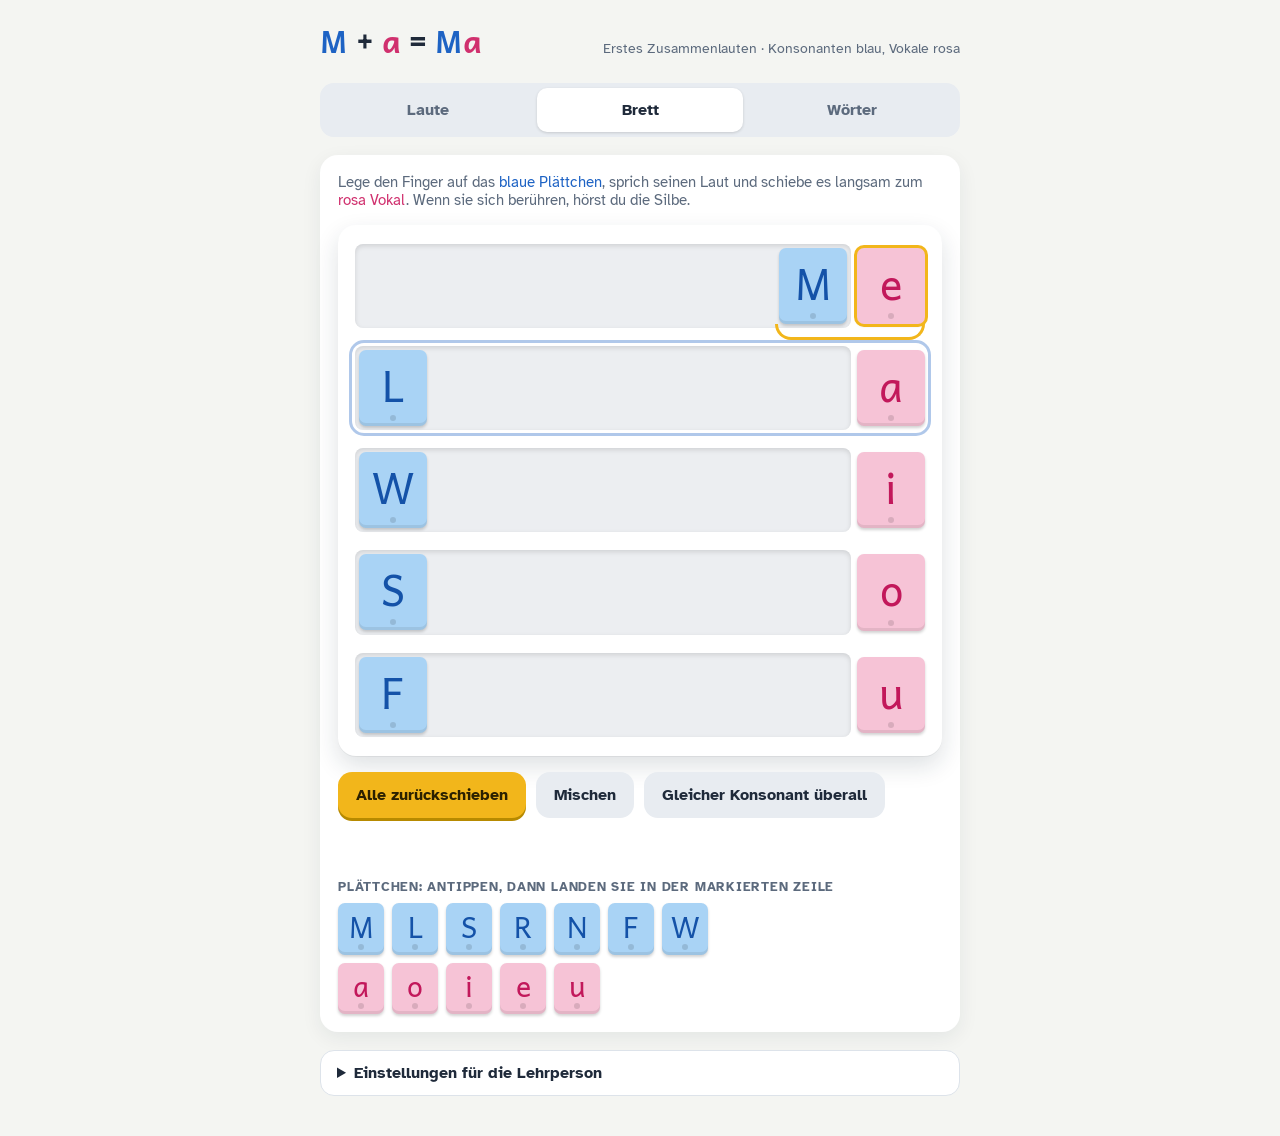
==== index.html @ 45a51c52 "Add files via upload" ====
<!doctype html>
<html lang="de-CH">
<head>
  <meta charset="utf-8">
  <meta name="viewport" content="width=device-width, initial-scale=1, viewport-fit=cover">
  <meta name="description" content="Lautbrett – erstes Zusammenlauten: Konsonant zum Vokal schieben, Silben hören, erste Wörter lesen.">
  <meta name="theme-color" content="#f4f5f2">
  <title>Lautbrett</title>
  <link rel="stylesheet" href="https://fonts.googleapis.com/css2?family=Andika:wght@400;700&family=Atkinson+Hyperlegible:wght@400;700&display=swap">
  <style>
/* Layout: Schulheft-Blatt; Hauptansicht ist ein weisses Silbenbrett mit 5 Schienen wie das Schulmaterial, Plättchen-Vorrat darunter. Dunkel = Wandtafel. */
:root{
  --paper:#f4f5f2; --line:#dde3ea; --ink:#1f2a3a; --muted:#5c6a7d;
  --vokal:#d0306e; --kons:#1e63c4;
  --tile-v:#f6c3d6; --tile-v-edge:#e29ab6; --tile-k:#a9d3f5; --tile-k-edge:#7fb5e3;
  --board:#ffffff; --track:#eceef1; --join:#f2b61b;
  --card:#ffffff; --chip:#e8ecf1; --rec:#c62828; --ok:#2e7d32;
  --f-letter:"Andika","Comic Sans MS",system-ui,sans-serif;
  --f-ui:"Atkinson Hyperlegible",system-ui,-apple-system,sans-serif;
}
@media (prefers-color-scheme:dark){:root:not([data-theme="light"]){
  --paper:#1e2f29; --line:#2f4740; --ink:#eef3ee; --muted:#a9bbb3;
  --vokal:#ff8fb7; --kons:#8fc2ff;
  --tile-v:#f6c3d6; --tile-v-edge:#c9819d; --tile-k:#a9d3f5; --tile-k-edge:#6f9fca;
  --board:#e4e8e4; --track:#cfd5d1; --join:#f5c84c;
  --card:#25392f; --chip:#2c4238; --rec:#ff6b6b; --ok:#7ed492; color-scheme:dark}}
:root[data-theme="dark"]{
  --paper:#1e2f29; --line:#2f4740; --ink:#eef3ee; --muted:#a9bbb3;
  --vokal:#ff8fb7; --kons:#8fc2ff;
  --tile-v:#f6c3d6; --tile-v-edge:#c9819d; --tile-k:#a9d3f5; --tile-k-edge:#6f9fca;
  --board:#e4e8e4; --track:#cfd5d1; --join:#f5c84c;
  --card:#25392f; --chip:#2c4238; --rec:#ff6b6b; --ok:#7ed492; color-scheme:dark}
*{box-sizing:border-box}
[hidden]{display:none!important}
.board,.tile{user-select:none;-webkit-user-select:none;-webkit-touch-callout:none}
body{background:var(--paper);color:var(--ink);font-family:var(--f-ui);font-size:16px;
  padding-left:max(16px,env(safe-area-inset-left,0px));padding-right:max(16px,env(safe-area-inset-right,0px));padding-block:16px 40px}
.wrap{max-width:640px;margin:0 auto;display:flex;flex-direction:column;gap:18px}
header{display:flex;flex-wrap:wrap;align-items:baseline;justify-content:space-between;gap:6px 16px}
h1{font-family:var(--f-letter);font-size:1.9rem;margin:0;text-wrap:balance}
.sub{color:var(--muted);font-size:.9rem;margin:0}
nav{display:grid;grid-template-columns:repeat(3,1fr);gap:6px;background:var(--chip);padding:5px;border-radius:14px}
nav button{font:700 1rem var(--f-ui);border:0;border-radius:10px;padding:12px 6px;background:transparent;color:var(--muted);cursor:pointer}
nav button[aria-selected="true"]{background:var(--card);color:var(--ink);box-shadow:0 1px 3px rgba(0,0,0,.15)}
button:focus-visible{outline:3px solid var(--join);outline-offset:2px}
.panel{background:var(--card);border-radius:18px;padding:18px;box-shadow:0 6px 20px rgba(20,40,60,.07);display:flex;flex-direction:column;gap:16px}
.hint{margin:0;color:var(--muted);font-size:.95rem;max-width:60ch}
.v{color:var(--vokal)} .k{color:var(--kons)}

/* Plättchen (wie das Schulmaterial) */
.tile{--w:clamp(50px,14vw,68px);width:var(--w);height:calc(var(--w)*1.12);border-radius:7px;border:0;
  display:flex;align-items:center;justify-content:center;position:relative;
  font:400 calc(var(--w)*.62)/1 var(--f-letter);cursor:pointer;flex:none;padding:0 0 6px;
  box-shadow:inset 0 -3px 0 rgba(0,0,0,.08),0 2px 3px rgba(0,0,0,.18)}
.tile::after{content:"";position:absolute;bottom:5px;left:50%;width:6px;height:6px;margin-left:-3px;border-radius:50%;background:rgba(0,0,0,.12)}
.tile.k{background:var(--tile-k);color:#1452a8}
.tile.v{background:var(--tile-v);color:#c2185b}
.tile.wide{font-size:calc(var(--w)*.46)}

/* Brett */
.board{background:var(--board);border-radius:18px;padding:16px 14px;display:flex;flex-direction:column;gap:12px;
  box-shadow:0 1px 0 rgba(0,0,0,.05),0 10px 24px rgba(20,40,60,.14)}
.row{display:flex;align-items:center;gap:6px;position:relative;border-radius:12px;padding:3px;outline:3px solid transparent;transition:outline-color .15s}
.row.sel{outline-color:color-mix(in srgb,var(--kons) 35%,transparent)}
.track{flex:1;min-width:0;position:relative;height:calc(clamp(50px,14vw,68px)*1.12 + 8px);border-radius:8px;background:var(--track);
  box-shadow:inset 0 2px 5px rgba(0,0,0,.12);touch-action:none}
.track .tile{position:absolute;left:4px;top:4px;touch-action:none;cursor:grab;will-change:transform}
.track .tile.drag{cursor:grabbing;box-shadow:inset 0 -3px 0 rgba(0,0,0,.08),0 8px 14px rgba(0,0,0,.25);z-index:2}
.row .arc{position:absolute;right:3px;bottom:-9px;height:16px;border:3px solid var(--join);border-top:0;border-radius:0 0 999px 999px;opacity:0;transition:opacity .2s;pointer-events:none}
.row.joined .arc{opacity:1}
.row.joined .tile.v{box-shadow:0 0 0 3px var(--join),0 2px 3px rgba(0,0,0,.18)}

.tray{display:flex;flex-direction:column;gap:8px}
.tray label{font-size:.8rem;letter-spacing:.06em;text-transform:uppercase;color:var(--muted);font-weight:700}
.tray .tiles{display:flex;flex-wrap:wrap;gap:8px}
.tray .tile{--w:46px}
.actions{display:flex;flex-wrap:wrap;gap:10px}
.btn{font:700 1rem var(--f-ui);border-radius:14px;padding:13px 18px;border:0;cursor:pointer;background:var(--chip);color:var(--ink)}
.btn.main{background:var(--join);color:#2b2100;box-shadow:0 3px 0 #b78a00}
.btn.main:active{transform:translateY(2px);box-shadow:0 1px 0 #b78a00}
.result{font-family:var(--f-letter);font-size:1.15rem;min-height:1.6em;margin:0;color:var(--muted)}
.result strong{font-size:1.6rem;color:var(--ink)}

/* Laute */
.grid{display:grid;grid-template-columns:repeat(auto-fill,minmax(92px,1fr));gap:10px}
.laut{border:2px solid var(--line);background:var(--paper);border-radius:16px;padding:10px 4px 8px;cursor:pointer;display:flex;flex-direction:column;align-items:center;gap:2px;font-family:var(--f-letter);color:var(--ink);transition:transform .12s}
.laut:active{transform:scale(.95)}
.laut b{font-size:2.4rem;line-height:1}
.laut span{font-size:1.6rem;line-height:1.2}
.laut small{font:400 .8rem var(--f-ui);color:var(--muted)}
.laut.on{border-color:var(--join)}

/* Wörter */
.word{display:flex;justify-content:center;flex-wrap:wrap;gap:4px 10px;padding:18px 0 4px}
.syl{font:700 clamp(2.6rem,12vw,4.4rem)/1 var(--f-letter);background:none;border:0;cursor:pointer;color:var(--ink);padding:0 4px 18px;position:relative}
.syl::after{content:"";position:absolute;left:6%;right:6%;bottom:2px;height:14px;border:3px solid var(--sb);border-top:0;border-radius:0 0 999px 999px}
.syl:nth-child(odd){--sb:var(--kons)} .syl:nth-child(even){--sb:var(--vokal)}
.pic{font-size:4.4rem;text-align:center;min-height:5.2rem;line-height:1.2}
.pic button{font:700 1rem var(--f-ui);border:2px dashed var(--line);background:none;color:var(--muted);border-radius:14px;padding:16px 22px;cursor:pointer;margin-top:12px}
.count{color:var(--muted);font-size:.85rem;text-align:center;font-variant-numeric:tabular-nums;margin:0}

/* Einstellungen */
details{background:var(--card);border-radius:14px;padding:12px 16px;border:1px solid var(--line)}
summary{cursor:pointer;font-weight:700}
.set{display:flex;flex-direction:column;gap:14px;margin-top:12px}
.pickrow{display:flex;flex-direction:column;gap:6px}
.pickrow label{font-size:.8rem;letter-spacing:.06em;text-transform:uppercase;color:var(--muted);font-weight:700}
.chips{display:flex;flex-wrap:wrap;gap:6px}
.chip{font:700 1.2rem var(--f-letter);min-width:44px;height:44px;padding:0 8px;border-radius:10px;border:2px solid transparent;background:var(--chip);cursor:pointer;opacity:.55}
.chip.k{color:var(--kons)} .chip.v{color:var(--vokal)}
.chip[aria-pressed="true"]{border-color:currentColor;background:var(--card);opacity:1}
.seg{display:flex;flex-wrap:wrap;gap:6px}
.seg button{font:700 .95rem var(--f-ui);border:2px solid var(--line);background:var(--paper);color:var(--ink);border-radius:10px;padding:8px 12px;cursor:pointer}
.seg button[aria-pressed="true"]{border-color:var(--kons)}

/* Aufnahmen */
.reclist{display:flex;flex-direction:column;gap:10px}
.recrow{display:flex;align-items:center;gap:8px;flex-wrap:wrap;padding-bottom:10px;border-bottom:1px solid var(--line)}
.recrow .tile{--w:40px}
.recinfo{flex:1;min-width:140px;display:flex;flex-direction:column;gap:2px}
.recinfo b{font-family:var(--f-letter);font-size:1.05rem}.recinfo b small{font:400 .8rem var(--f-ui);color:var(--muted)}
.recinfo>small{color:var(--muted);font-size:.8rem}.recinfo>small.ok{color:var(--ok)}
.sbtn{font:700 .9rem var(--f-ui);border:2px solid var(--line);background:var(--paper);color:var(--ink);border-radius:10px;padding:8px 10px;cursor:pointer;position:relative}
.sbtn.rec{color:var(--rec)}.sbtn.rec.on{background:var(--rec);color:#fff;border-color:var(--rec)}
.sbtn:disabled{opacity:.35;cursor:default}
.vh{position:absolute;width:1px;height:1px;opacity:0;overflow:hidden;pointer-events:none}
label.btn{display:inline-flex;align-items:center;position:relative}
.pickrow label.sbtn,.pickrow label.btn{text-transform:none;letter-spacing:0;color:var(--ink);font-size:.9rem}
.pickrow label.btn{font-size:1rem}

/* Silben-Matrix */
.sublabel{margin:8px 0 0;font-size:.8rem;letter-spacing:.06em;text-transform:uppercase;color:var(--muted);font-weight:700}
.matrix-wrap{overflow-x:auto;max-width:100%;padding-bottom:4px}
.matrix{border-collapse:separate;border-spacing:4px}
.matrix th{font:700 1.1rem var(--f-letter);padding:0 4px}
.cell{font:700 1rem var(--f-letter);min-width:46px;height:40px;border-radius:8px;border:2px solid var(--line);background:var(--paper);color:var(--ink);cursor:pointer}
.cell.has{background:color-mix(in srgb,var(--ok) 22%,var(--paper));border-color:var(--ok)}
.cell.sel{outline:3px solid var(--join);outline-offset:1px}
.sylbig{font:700 2rem var(--f-letter);min-width:72px}
.result .sbtn{margin-left:8px;vertical-align:middle;font-family:var(--f-ui)}

/* Passwortschutz */
.lockbox{background:var(--card);border:1px solid var(--line);border-radius:14px;padding:16px}
.lockbox form{display:flex;flex-direction:column;gap:10px}
.lockbox input{font:1rem var(--f-ui);padding:12px;border-radius:10px;border:2px solid var(--line);background:var(--paper);color:var(--ink);max-width:320px}
.lockbox input:focus-visible{outline:3px solid var(--join);outline-offset:1px}
.lockerr{color:var(--rec);margin:0;min-height:1.2em;font-weight:700}
.hashinfo code{word-break:break-all;font-size:.75rem;background:var(--chip);padding:2px 4px;border-radius:4px}
.toast{position:fixed;left:50%;bottom:calc(18px + env(safe-area-inset-bottom,0px));transform:translateX(-50%);background:var(--ink);color:var(--paper);padding:10px 16px;border-radius:12px;font-size:.9rem;max-width:calc(100% - 32px)}
@media (prefers-reduced-motion:reduce){*{transition:none!important}}

/* Für den Betrieb ausserhalb von claude.ai */
:root{padding-top:env(safe-area-inset-top,0px);padding-bottom:env(safe-area-inset-bottom,0px)}
body{margin:0}
img{max-width:100%}
</style>
</head>
<body>
<div class="wrap">
  <header>
    <h1><span class="k">M</span> + <span class="v">a</span> = <span class="k">M</span><span class="v">a</span></h1>
    <p class="sub">Erstes Zusammenlauten · Konsonanten blau, Vokale rosa</p>
  </header>

  <nav role="tablist">
    <button role="tab" aria-selected="false" data-view="laute">Laute</button>
    <button role="tab" aria-selected="true" data-view="brett">Brett</button>
    <button role="tab" aria-selected="false" data-view="woerter">Wörter</button>
  </nav>

  <section class="panel" id="v-laute" hidden>
    <p class="hint">Tippe auf einen Buchstaben und höre seinen <b>Laut</b>, nicht seinen Namen: «mmm», nicht «em».</p>
    <div class="grid" id="lautGrid"></div>
  </section>

  <section class="panel" id="v-brett">
    <p class="hint">Lege den Finger auf das <span class="k">blaue Plättchen</span>, sprich seinen Laut und schiebe es langsam zum <span class="v">rosa Vokal</span>. Wenn sie sich berühren, hörst du die Silbe.</p>
    <div class="board" id="board"></div>
    <div class="actions">
      <button class="btn main" id="resetBtn">Alle zurückschieben</button>
      <button class="btn" id="mixBtn">Mischen</button>
      <button class="btn" id="sameBtn">Gleicher Konsonant überall</button>
    </div>
    <p class="result" id="result" aria-live="polite"></p>
    <div class="tray">
      <label>Plättchen: antippen, dann landen sie in der markierten Zeile</label>
      <div class="tiles" id="trayK"></div>
      <div class="tiles" id="trayV"></div>
    </div>
  </section>

  <section class="panel" id="v-woerter" hidden>
    <p class="hint">Lies Silbe für Silbe. Tippe auf eine Silbe, wenn du Hilfe brauchst. Dann schau nach, ob du richtig gelesen hast.</p>
    <div class="word" id="word"></div>
    <div class="pic" id="pic"></div>
    <div class="actions" style="justify-content:center">
      <button class="btn" id="readWordBtn">Ganzes Wort hören</button>
      <button class="btn main" id="nextWordBtn">Nächstes Wort</button>
    </div>
    <p class="count" id="count"></p>
  </section>

  <details id="teacher">
    <summary>Einstellungen für die Lehrperson</summary>
    <div class="set">
      <div class="actions"><button class="btn" id="lockNow">🔒 Sperren</button><button class="btn" id="pwChange">Passwort ändern</button></div>
      <p class="hint hashinfo" id="hashInfo" style="font-size:.8rem" hidden></p>
      <div class="pickrow"><label>Gelernte Laute (Brett und Wörter nutzen nur diese)</label><div class="chips" id="learnChips"></div></div>
      <div class="pickrow"><label>Schreibweise</label><div class="seg" id="caseSeg">
        <button data-c="upper">GROSS</button>
        <button data-c="mixed">Gross + klein</button>
        <button data-c="lower">klein</button></div></div>
      <div class="pickrow"><label>Sprechtempo</label><div class="seg" id="rateSeg">
        <button data-r="0.45">sehr langsam</button>
        <button data-r="0.65">langsam</button>
        <button data-r="0.95">normal</button></div></div>
      <div class="pickrow"><label>Laut sprechen</label><div class="seg" id="repSeg">
        <button data-n="1">1×</button>
        <button data-n="2">2×</button>
        <button data-n="3">3×</button></div></div>
      <div class="pickrow"><label>Laut dehnen</label><div class="seg" id="lenSeg">
        <button data-l="2">kurz</button>
        <button data-l="6">mittel</button>
        <button data-l="10">lang</button></div></div>
      <div class="pickrow"><label>Laute erzeugen mit</label><div class="seg" id="modeSeg">
        <button data-m="synth">Klang-Generator (genaue Länge)</button>
        <button data-m="tts">Gerätestimme</button></div></div>
      <p class="hint" style="font-size:.85rem">Der Klang-Generator dehnt jeden Laut genau so lang wie eingestellt und zieht ihn fliessend in den Vokal. Ganze Wörter spricht immer die Gerätestimme.</p>
      <div class="pickrow"><label>Eigene Aufnahmen</label>
        <p class="hint" style="font-size:.85rem">Sprich jeden Laut so, wie die Kinder ihn lauten sollen: gedehnt bei M, S, A usw. (etwa 1 bis 2 Sekunden), kurz bei T, P, K, D, B, ohne «e» dahinter. Stille am Anfang und Ende wird abgeschnitten, die Lautstärke angeglichen. Aufnahmen haben Vorrang vor dem Klang-Generator.</p>
        <p class="count" id="recCount" style="text-align:left"></p>
        <div id="recList" class="reclist"></div>
        <p class="sublabel">Silben aufnehmen (Zusammenlauten)</p>
        <p class="hint" style="font-size:.85rem">Tippe eine Silbe an und nimm sie auf, zum Beispiel «mmmaaa». Wenn ein Kind auf dem Brett diesen Konsonanten zum Vokal schiebt, hört es deine Silbe. Grün = aufgenommen. Ohne Silbenaufnahme werden die einzelnen Laute verbunden.</p>
        <p class="count" id="sylCount" style="text-align:left"></p>
        <div id="sylBar" class="recrow"></div>
        <div class="matrix-wrap"><table id="sylMatrix" class="matrix"></table></div>
        <div class="actions"><button class="btn" id="recExport">Alle exportieren (aufnahmen.json)</button><label class="btn">Importieren<input type="file" id="recImportFile" accept=".json,application/json" class="vh"></label></div>
      </div>
    </div>
  </details>
  <div id="lockBox" class="lockbox" hidden>
    <form id="lockForm">
      <p id="lockMsg" class="hint"></p>
      <label for="pw1" class="vh">Passwort</label>
      <input type="password" id="pw1" autocomplete="current-password" placeholder="Passwort">
      <label for="pw2" class="vh">Passwort wiederholen</label>
      <input type="password" id="pw2" autocomplete="new-password" placeholder="Passwort wiederholen" hidden>
      <div class="actions"><button class="btn main" type="submit" id="lockGo">Öffnen</button><button class="btn" type="button" id="lockCancel">Abbrechen</button></div>
      <p id="lockErr" class="lockerr" aria-live="polite"></p>
    </form>
  </div>
</div>
<div class="toast" id="toast" hidden></div>
<script>
const LAUTE = [
  {l:"M",v:0,s:"mmmmmmmmmm",w:"Maus",e:"🐭"},{l:"A",v:1,s:"aaaaaaah",w:"Affe",e:"🐒"},
  {l:"L",v:0,s:"llllllllll",w:"Löwe",e:"🦁"},{l:"O",v:1,s:"oooooooh",w:"Ohr",e:"👂"},
  {l:"S",v:0,s:"ssssssssss",w:"Sonne",e:"☀️"},{l:"I",v:1,s:"iiiiiiih",w:"Igel",e:"🦔"},
  {l:"R",v:0,s:"rrrrrrrrrr",w:"Rakete",e:"🚀"},{l:"E",v:1,s:"eeeeeeeh",w:"Esel",e:"🫏"},
  {l:"N",v:0,s:"nnnnnnnnnn",w:"Nase",e:"👃"},{l:"U",v:1,s:"uuuuuuuh",w:"Ufo",e:"🛸"},
  {l:"F",v:0,s:"ffffffffff",w:"Fisch",e:"🐟"},{l:"W",v:0,s:"wwwwwwwwww",w:"Wal",e:"🐳"},
  {l:"H",v:0,s:"hhhhhh",w:"Hase",e:"🐰"},
  {l:"T",v:0,stop:1,s:"t",w:"Tomate",e:"🍅"},{l:"P",v:0,stop:1,s:"p",w:"Pilz",e:"🍄"},
  {l:"K",v:0,stop:1,s:"k",w:"Kiwi",e:"🥝"},{l:"D",v:0,stop:1,s:"d",w:"Dose",e:"🥫"},
  {l:"B",v:0,stop:1,s:"b",w:"Banane",e:"🍌"},
  {l:"AU",v:1,dip:1,s:"aauu",w:"Auto",e:"🚗"},{l:"EI",v:1,dip:1,s:"eeii",w:"Ei",e:"🥚"},
  {l:"EU",v:1,dip:1,s:"eeuu",w:"Eule",e:"🦉"},
  {l:"Ä",v:1,s:"äääääääh",w:"Äpfel",e:"🍎"},{l:"Ö",v:1,s:"öööööööh",w:"Öl",e:"🫒"},{l:"Ü",v:1,s:"üüüüüüüh",w:"Überraschung",e:"🎁"}
];
const WOERTER = [
  ["MA-MA","👩"],["O-MA","👵"],["LA-MA","🦙"],["NA-SE","👃"],["RO-SE","🌹"],
  ["SO-FA","🛋️"],["E-SEL","🫏"],["ME-LO-NE","🍈"],["LI-MO","🥤"],["U-FO","🛸"],
  ["MO-FA","🛵"],["ROL-LER","🛴"],["RA-SEN","🌱"],["NUSS","🌰"],["WAL","🐳"],
  ["WAS-SER","💧"],["AM-SEL","🐦"],["SOS-SE","🥫"],["ES-SEN","🍽️"],
  ["HA-SE","🐰"],["HO-SE","👖"],["TO-MA-TE","🍅"],["PA-PA","👨"],["KI-WI","🥝"],
  ["DO-SE","🥫"],["BA-NA-NE","🍌"],["NA-DEL","🪡"],["TAS-SE","☕"],["KOF-FER","🧳"],
  ["BUS","🚌"],["HUT","🎩"],["KEKS","🍪"],["TROM-PE-TE","🎺"],
  ["AU-TO","🚗"],["MAUS","🐭"],["BAUM","🌳"],["HAUS","🏠"],
  ["EI","🥚"],["EI-MER","🪣"],["LEI-TER","🪜"],["EU-LE","🦉"],["FEU-ER","🔥"],
  ["KÄ-SE","🧀"],["BÄR","🐻"],["LÖ-WE","🦁"],["MÖ-WE","🕊️"],["TÜ-TE","🛍️"],["MÜS-LI","🥣"],["HÜ-TE","👒"]
];
const DIPS=["AU","EI","EU"];
function tokens(w){const out=[];for(let i=0;i<w.length;){const two=w.slice(i,i+2);if(DIPS.includes(two)){out.push(two);i+=2;}else{out.push(w[i]);i++;}}return out;}

const st={view:"brett",learned:new Set("MALOSIRENUFW".split("")),case:"mixed",rate:0.65,reps:1,len:6,mode:"synth",wi:-1,sel:1,
  rows:[{c:"M",v:"E",x:1},{c:"L",v:"A",x:0},{c:"W",v:"I",x:0},{c:"S",v:"O",x:0},{c:"F",v:"U",x:0}]};
try{const s=JSON.parse(localStorage.getItem("lautbrett")||"null");if(s){st.learned=new Set(s.learned);st.case=s.case;if(s.reps)st.reps=s.reps;if(s.len)st.len=s.len;if(s.mode)st.mode=s.mode;st.rate=Math.min(s.rate,0.95);if(s.rate===0.75)st.rate=0.65;if(s.rate===0.55)st.rate=0.45;}}catch(e){}
const save=()=>{try{localStorage.setItem("lautbrett",JSON.stringify({learned:[...st.learned],case:st.case,rate:st.rate,reps:st.reps,len:st.len,mode:st.mode}))}catch(e){}};
const $=id=>document.getElementById(id);
const lautOf=l=>LAUTE.find(x=>x.l===l);
const reduce=()=>matchMedia("(prefers-reduced-motion:reduce)").matches;

function cs(t,first=true){if(st.case==="lower")return t.toLowerCase();if(st.case==="mixed")return first?t[0]+t.slice(1).toLowerCase():t.toLowerCase();return t.toUpperCase();}
function consTxt(l){return st.case==="lower"?l.toLowerCase():l;}
function vowTxt(l){return st.case==="upper"?l:l.toLowerCase();}
function sylTxt(r){return consTxt(r.c)+vowTxt(r.v);}
function toast(m){const t=$("toast");t.textContent=m;t.hidden=false;clearTimeout(toast.h);toast.h=setTimeout(()=>t.hidden=true,2600);}

let voice=null;
function pickVoice(){const vs=speechSynthesis.getVoices();voice=vs.find(v=>/de-CH/i.test(v.lang))||vs.find(v=>/^de/i.test(v.lang))||null;}
if("speechSynthesis" in window){pickVoice();speechSynthesis.onvoiceschanged=pickVoice;}
const SLOW=0.55;
function sound(x){if(x.stop||x.dip)return x.s;const ch=x.l.toLowerCase();return x.v?ch.repeat(st.len)+"h":ch.repeat(st.len);}
/* ---------- Klang-Generator: erzeugt Laute mit genau steuerbarer Länge ---------- */
const DUR={2:0.35,6:0.8,10:1.5};
const PH={
  A:{F:[800,1250,2600],G:[1,.6,.2],v:1},
  E:{F:[420,2100,2800],G:[1,.4,.25],v:1},
  I:{F:[300,2300,3100],G:[1,.3,.2],v:.95},
  O:{F:[450,800,2600],G:[1,.6,.08],v:1},
  U:{F:[320,720,2400],G:[1,.35,.05],v:.95},
  "Ä":{F:[650,1750,2500],G:[1,.5,.2],v:1},
  "Ö":{F:[380,1450,2250],G:[1,.4,.15],v:.95},
  "Ü":{F:[290,1700,2150],G:[1,.35,.15],v:.95},
  M:{F:[250,1100,2200],G:[1,.03,.01],v:.3},
  N:{F:[260,1600,2600],G:[1,.05,.02],v:.3},
  L:{F:[360,1300,2700],G:[1,.25,.1],v:.55},
  R:{F:[350,1250,2000],G:[1,.3,.1],v:.55,trem:1},
  W:{F:[300,1000,2300],G:[1,.25,.08],v:.7,n:.1,nf:1200,nq:.8},
  S:{F:[300,1200,2500],G:[0,0,0],v:0,n:.6,nf:6500,nq:1.8},
  F:{F:[300,1200,2500],G:[0,0,0],v:0,n:.4,nf:3200,nq:.35},
  H:{F:[800,1250,2600],G:[0,0,0],v:0,n:.35,nf:1400,nq:.5}
};
const STOPS={T:{bf:4500,bq:1.2,vd:0},P:{bf:900,bq:.6,vd:0},K:{bf:2200,bq:1.5,vd:0},D:{bf:4000,bq:1.2,vd:1},B:{bf:800,bq:.6,vd:1}};
const GLIDE={AU:["A","U"],EI:["A","I"],EU:["O","I"]};
let actx=null,noiseBuf=null,cur=null;
function ac(){try{if(!actx){const C=window.AudioContext||window.webkitAudioContext;if(!C)return null;actx=new C();
  const len=actx.sampleRate*2;noiseBuf=actx.createBuffer(1,len,actx.sampleRate);const d=noiseBuf.getChannelData(0);for(let i=0;i<len;i++)d[i]=Math.random()*2-1;}
  if(actx.state==="suspended")actx.resume();return actx;}catch(e){return null;}}
function stopCur(){if(!cur)return;const c=actx,{m,nodes}=cur;cur=null;try{m.gain.cancelScheduledValues(c.currentTime);m.gain.setTargetAtTime(0,c.currentTime,.015);nodes.forEach(n=>n.stop(c.currentTime+.08));}catch(e){}}
/* letters: z.B. ["M","A"]; jeder Laut dauert d Sekunden, Übergänge fliessend */
function synth(letters,d){const c=ac();if(!c)return 0;stopCur();
  const osc=c.createOscillator();osc.type="sawtooth";
  const vg=c.createGain();vg.gain.value=0;osc.connect(vg);
  const fs=[0,1,2].map(()=>{const f=c.createBiquadFilter();f.type="bandpass";const g=c.createGain();g.gain.value=0;vg.connect(f);f.connect(g);return{f,g};});
  const ns=c.createBufferSource();ns.buffer=noiseBuf;ns.loop=true;const nf=c.createBiquadFilter();nf.type="bandpass";const ng=c.createGain();ng.gain.value=0;ns.connect(nf);nf.connect(ng);
  const sum=c.createGain();fs.forEach(x=>x.g.connect(sum));ng.connect(sum);
  const trem=c.createGain();trem.gain.value=1;const lfo=c.createOscillator();lfo.frequency.value=26;const lfoG=c.createGain();lfoG.gain.value=0;lfo.connect(lfoG);lfoG.connect(trem.gain);
  const m=c.createGain();m.gain.value=0;sum.connect(trem);trem.connect(m);
  const comp=c.createDynamicsCompressor();comp.threshold.value=-20;comp.ratio.value=6;const out=c.createGain();out.gain.value=1.3;m.connect(comp);comp.connect(out);out.connect(c.destination);
  const set=(p,at,ramp)=>{const fn=ramp?"linearRampToValueAtTime":"setValueAtTime";
    p.F.forEach((F,i)=>{fs[i].f.frequency[fn](F,at);fs[i].f.Q[fn](F/90,at);fs[i].g.gain[fn](p.G[i]*4,at);});
    vg.gain[fn](p.v||0,at);ng.gain[fn](p.n||0,at);nf.frequency[fn](p.nf||1500,at);nf.Q[fn](p.nq||1,at);lfoG.gain[fn]((p.trem||0)*.45,at);};
  /* Ablauf aufbauen */
  const seq=[];letters.forEach((l,i)=>{
    if(GLIDE[l]){seq.push({p:PH[GLIDE[l][0]],d:d*.45,x:.06});seq.push({p:PH[GLIDE[l][1]],d:d*.55,x:Math.min(.3,d*.4)});}
    else if(STOPS[l]){seq.push({stop:STOPS[l],next:PH[(letters[i+1]&&(GLIDE[letters[i+1]]?GLIDE[letters[i+1]][0]:letters[i+1]))]||PH.E});}
    else if(l==="H"){const nx=PH[(letters[i+1]&&(GLIDE[letters[i+1]]?GLIDE[letters[i+1]][0]:letters[i+1]))]||PH.A;seq.push({p:Object.assign({},PH.H,{F:nx.F}),d,x:.06});}
    else seq.push({p:PH[l],d,x:.09});});
  const t0=c.currentTime+.04;let t=t0,prev=null,first=true;
  const silent={F:[500,1500,2500],G:[0,0,0],v:0,n:0};
  for(const s of seq){
    if(s.stop){const S=s.stop,closure={F:[250,1000,2200],G:[1,.02,.01],v:S.vd?.35:0,n:0};
      if(first){set(closure,t,false);}else{set(prev,t,false);set(closure,t+.02,true);}
      t+=first?.02:.06;set(closure,t,false);
      set({F:closure.F,G:closure.G,v:S.vd?.3:0,n:1,nf:S.bf,nq:S.bq},t+.005,true);t+=.025;
      const asp={F:s.next.F,G:[0,0,0],v:S.vd?.4:0,n:S.vd?.1:.35,nf:1500,nq:.6};set(asp,t+.01,true);t+=S.vd?.02:.05;
      set(asp,t,false);prev=asp;first=false;continue;}
    if(first){set(s.p,t,false);}else{set(prev,t,false);set(s.p,t+s.x,true);}
    t+=s.d;prev=s.p;first=false;}
  if(prev)set(prev,t,false);
  const end=t;osc.frequency.setValueAtTime(215,t0);osc.frequency.linearRampToValueAtTime(185,end);
  m.gain.setValueAtTime(0,t0);m.gain.linearRampToValueAtTime(.9,t0+.03);m.gain.setValueAtTime(.9,end-.04);m.gain.linearRampToValueAtTime(0,end+.06);
  const nodes=[osc,ns,lfo];nodes.forEach(n=>{n.start(t0);n.stop(end+.12);});
  cur={m,nodes};return end+.1-c.currentTime;}
/* Laute abspielen: Klang-Generator oder Gerätestimme, so oft wie eingestellt */
function playLaut(letters,onend){try{speechSynthesis.cancel();}catch(e){}
  let n=st.reps;const gap=450;
  const once=cb=>{const sk=letters.join("+");if(letters.length>1&&REC[sk]){playRec([sk],cb);return;}if(hasRec(letters)){playRec(letters,cb);return;}if(st.mode==="synth"&&ac()){const sec=synth(letters,DUR[st.len]||.8);setTimeout(cb,sec*1000);}
    else{const txt=letters.length>1?sound(lautOf(letters[0]))+sound(lautOf(letters[1])).replace("h",""):sound(lautOf(letters[0]));speak(txt,Math.max(0.3,st.rate*SLOW),cb);}};
  const next=()=>{n--;if(n>0)setTimeout(()=>once(next),gap);else if(onend)onend();};once(next);}

/* ---------- Eigene Aufnahmen ---------- */
const REC={},RECBUF={};let repoRec={},rdb=null;
function idb(){return new Promise(res=>{try{const r=indexedDB.open("lautbrett",1);r.onupgradeneeded=()=>r.result.createObjectStore("rec");r.onsuccess=()=>{rdb=r.result;res(rdb)};r.onerror=()=>res(null);}catch(e){res(null)}});}
function idbAll(){return new Promise(res=>{const out={};if(!rdb)return res(out);try{const c=rdb.transaction("rec").objectStore("rec").openCursor();c.onsuccess=()=>{const k=c.result;if(k){out[k.key]=k.value;k.continue();}else res(out)};c.onerror=()=>res(out);}catch(e){res(out)}});}
function idbPut(k,v){try{if(rdb)rdb.transaction("rec","readwrite").objectStore("rec").put(v,k)}catch(e){}}
function idbDel(k){try{if(rdb)rdb.transaction("rec","readwrite").objectStore("rec").delete(k)}catch(e){}}
async function loadRecs(){await idb();const local=await idbAll();
  try{const r=await fetch("aufnahmen.json",{cache:"no-store"});if(r.ok){const j=await r.json();repoRec=j.laute||{};}}catch(e){}
  Object.assign(REC,repoRec,local);renderRec();}
function toWav(buf){const sr=buf.sampleRate,d=buf.getChannelData(0),n=d.length,ab=new ArrayBuffer(44+n*2),v=new DataView(ab);
  const w=(o,s)=>{for(let i=0;i<s.length;i++)v.setUint8(o+i,s.charCodeAt(i))};
  w(0,"RIFF");v.setUint32(4,36+n*2,true);w(8,"WAVE");w(12,"fmt ");v.setUint32(16,16,true);v.setUint16(20,1,true);v.setUint16(22,1,true);
  v.setUint32(24,sr,true);v.setUint32(28,sr*2,true);v.setUint16(32,2,true);v.setUint16(34,16,true);w(36,"data");v.setUint32(40,n*2,true);
  for(let i=0;i<n;i++){const s=Math.max(-1,Math.min(1,d[i]));v.setInt16(44+i*2,s<0?s*0x8000:s*0x7fff,true);}return ab;}
function abToURL(ab){let s="";const u=new Uint8Array(ab);for(let i=0;i<u.length;i+=0x8000)s+=String.fromCharCode.apply(null,u.subarray(i,i+0x8000));return "data:audio/wav;base64,"+btoa(s);}
function urlToAB(u){const b=atob(u.split(",")[1]);const a=new Uint8Array(b.length);for(let i=0;i<b.length;i++)a[i]=b.charCodeAt(i);return a.buffer;}
function decode(ab){const c=ac();return new Promise((res,rej)=>{try{const p=c.decodeAudioData(ab,res,rej);if(p&&p.catch)p.catch(rej);}catch(e){rej(e)}});}
/* Aufnahme aufbereiten: mono, 22 kHz, Stille weg, gleich laut */
async function processAudio(ab){const buf=await decode(ab),sr=22050,len=Math.max(1,Math.ceil(buf.duration*sr));
  const oc=new (window.OfflineAudioContext||window.webkitOfflineAudioContext)(1,len,sr);const s=oc.createBufferSource();s.buffer=buf;s.connect(oc.destination);s.start();
  const m=await oc.startRendering(),d=m.getChannelData(0);let peak=0;for(let i=0;i<d.length;i++)peak=Math.max(peak,Math.abs(d[i]));
  if(peak<0.02)throw new Error("leise");
  const th=peak*0.08,win=Math.round(sr*.01),loud=i=>{let e=0;for(let j=i;j<Math.min(d.length,i+win);j++)e=Math.max(e,Math.abs(d[j]));return e>th;};
  let a=0,b=d.length;while(a<d.length&&!loud(a))a+=win;while(b>a&&!loud(Math.max(0,b-win)))b-=win;
  const pad=Math.round(sr*.04);a=Math.max(0,a-pad);b=Math.min(d.length,b+pad);
  const out=ac().createBuffer(1,b-a,sr),o=out.getChannelData(0),g=0.9/peak,f=Math.round(sr*.012);
  for(let i=0;i<o.length;i++){let x=d[a+i]*g;if(i<f)x*=i/f;if(i>o.length-f)x*=(o.length-i)/f;o[i]=x;}
  return abToURL(toWav(out));}
async function saveAudio(l,ab){try{const url=await processAudio(ab);REC[l]=url;delete RECBUF[l];idbPut(l,url);renderRec();playRec([l]);}
  catch(e){toast(e.message==="leise"?"Nichts gehört. Bitte näher ans Mikrofon und nochmals.":"Diese Aufnahme konnte nicht gelesen werden.");}}
let recStream=null,recorder=null,recLetter=null,recTimer=null;
async function startRec(l){if(recorder){stopRec();return;}
  if(!navigator.mediaDevices||!navigator.mediaDevices.getUserMedia||!window.MediaRecorder){toast("Aufnehmen geht hier nicht. Öffne die App über GitHub Pages oder nutze «Datei».");return;}
  try{if(!recStream||!recStream.active)recStream=await navigator.mediaDevices.getUserMedia({audio:{echoCancellation:false,noiseSuppression:true,autoGainControl:true}});}
  catch(e){toast("Kein Zugriff aufs Mikrofon. Erlaube das Mikrofon im Browser oder nutze «Datei».");return;}
  ac();const chunks=[];recorder=new MediaRecorder(recStream);recLetter=l;
  recorder.ondataavailable=e=>{if(e.data&&e.data.size)chunks.push(e.data)};
  recorder.onstop=async()=>{const l2=recLetter;recorder=null;recLetter=null;clearTimeout(recTimer);renderRec();
    const blob=new Blob(chunks,{type:(chunks[0]&&chunks[0].type)||"audio/webm"});await saveAudio(l2,await blob.arrayBuffer());};
  recorder.start();renderRec();recTimer=setTimeout(stopRec,4000);}
function stopRec(){if(recorder&&recorder.state!=="inactive")recorder.stop();}
async function getBuf(l){if(!RECBUF[l])RECBUF[l]=await decode(urlToAB(REC[l]));return RECBUF[l];}
let recSrc=[];
function stopRecPlay(){recSrc.forEach(s=>{try{s.stop()}catch(e){}});recSrc=[];}
const hasRec=ls=>ls.every(l=>REC[l]);
async function playRec(letters,onend){const c=ac();if(!c)return;stopCur();stopRecPlay();
  let bufs;try{bufs=await Promise.all(letters.map(getBuf));}catch(e){toast("Aufnahme kann nicht abgespielt werden.");return;}
  const X=.07;let t=c.currentTime+.03;
  bufs.forEach((b,i)=>{const s=c.createBufferSource();s.buffer=b;const g=c.createGain();s.connect(g);g.connect(c.destination);
    const s0=i===0?t:t-X,end=s0+b.duration;g.gain.setValueAtTime(i===0?1:0,s0);if(i>0)g.gain.linearRampToValueAtTime(1,s0+X);
    if(i<bufs.length-1){g.gain.setValueAtTime(1,end-X);g.gain.linearRampToValueAtTime(0,end);}
    s.start(s0);recSrc.push(s);t=end;});
  if(onend)setTimeout(onend,(t-c.currentTime)*1000);}
function sbtn(txt,fn,cls){const b=document.createElement("button");b.className="sbtn "+(cls||"");b.textContent=txt;b.onclick=fn;return b;}
function renderRec(){const el=$("recList");if(!el)return;el.innerHTML="";
  LAUTE.forEach(x=>{const row=document.createElement("div");row.className="recrow";
    const t=document.createElement("span");t.className="tile "+(x.v?"v":"k")+(x.l.length>1?" wide":"");t.textContent=x.v?vowTxt(x.l):consTxt(x.l);
    const fromRepo=REC[x.l]&&REC[x.l]===repoRec[x.l],own=REC[x.l]&&!fromRepo,isRec=recLetter===x.l;
    const info=document.createElement("span");info.className="recinfo";
    info.innerHTML=`<b>${x.stop?"kurz: ":x.dip?"":"gedehnt: "}${x.stop?x.l.toLowerCase():x.dip?x.l.toLowerCase():x.l.toLowerCase().repeat(4)} <small>(wie in ${x.w})</small></b><small class="${REC[x.l]?"ok":""}">${isRec?"● nimmt auf … (max. 4 Sek.)":own?"✓ eigene Aufnahme":fromRepo?"✓ Aufnahme von GitHub":"noch keine Aufnahme"}</small>`;
    const rb=sbtn(isRec?"■ Stopp":"● Aufnehmen",()=>startRec(x.l),"rec"+(isRec?" on":""));
    const pb=sbtn("▶",()=>playLaut([x.l]));pb.setAttribute("aria-label","Anhören");
    const fl=document.createElement("label");fl.className="sbtn";fl.textContent="Datei";const fi=document.createElement("input");fi.type="file";fi.accept="audio/*";fi.className="vh";
    fi.onchange=async()=>{const f=fi.files[0];if(f)await saveAudio(x.l,await f.arrayBuffer());fi.value="";};fl.appendChild(fi);
    const del=sbtn("✕",()=>{idbDel(x.l);delete RECBUF[x.l];if(repoRec[x.l])REC[x.l]=repoRec[x.l];else delete REC[x.l];renderRec();});
    del.disabled=!own;del.setAttribute("aria-label","Eigene Aufnahme löschen");
    row.append(t,info,rb,pb,fl,del);el.appendChild(row);});
  $("recCount").textContent=`${LAUTE.filter(x=>REC[x.l]).length} von ${LAUTE.length} Lauten aufgenommen`;renderSyl();}
let selSyl="M+A";
const CONS=()=>LAUTE.filter(x=>!x.v),VOWS=()=>LAUTE.filter(x=>x.v);
const sylLabel=k=>{const [c,v]=k.split("+");return consTxt(c)+vowTxt(v);};
function renderSyl(){const tb=$("sylMatrix");if(!tb)return;tb.innerHTML="";
  const hr=document.createElement("tr");hr.innerHTML="<th></th>"+VOWS().map(v=>`<th class="v">${vowTxt(v.l)}</th>`).join("");tb.appendChild(hr);
  CONS().forEach(c=>{const tr=document.createElement("tr");const th=document.createElement("th");th.className="k";th.textContent=consTxt(c.l);tr.appendChild(th);
    VOWS().forEach(v=>{const k=c.l+"+"+v.l,td=document.createElement("td"),b=document.createElement("button");
      b.className="cell"+(REC[k]?" has":"")+(k===selSyl?" sel":"");b.textContent=sylLabel(k);b.setAttribute("aria-label","Silbe "+sylLabel(k)+(REC[k]?", aufgenommen":""));
      b.onclick=()=>{selSyl=k;renderSyl();playLaut(k.split("+"));};td.appendChild(b);tr.appendChild(td);});
    tb.appendChild(tr);});
  const bar=$("sylBar");bar.innerHTML="";const k=selSyl,isRec=recLetter===k,fromRepo=REC[k]&&REC[k]===repoRec[k],own=REC[k]&&!fromRepo;
  const big=document.createElement("span");big.className="sylbig";big.innerHTML=`<span class="k">${consTxt(k.split("+")[0])}</span><span class="v">${vowTxt(k.split("+")[1])}</span>`;
  const info=document.createElement("span");info.className="recinfo";info.innerHTML=`<b>Silbe ${sylLabel(k)}</b><small class="${REC[k]?"ok":""}">${isRec?"● nimmt auf … (max. 4 Sek.)":own?"✓ eigene Aufnahme":fromRepo?"✓ Aufnahme von GitHub":"noch keine Aufnahme"}</small>`;
  const rb=sbtn(isRec?"■ Stopp":"● Aufnehmen",()=>startRec(k),"rec"+(isRec?" on":""));
  const pb=sbtn("▶",()=>playLaut(k.split("+")));pb.setAttribute("aria-label","Anhören");
  const fl=document.createElement("label");fl.className="sbtn";fl.textContent="Datei";const fi=document.createElement("input");fi.type="file";fi.accept="audio/*";fi.className="vh";
  fi.onchange=async()=>{const f=fi.files[0];if(f)await saveAudio(k,await f.arrayBuffer());fi.value="";};fl.appendChild(fi);
  const del=sbtn("✕",()=>{idbDel(k);delete RECBUF[k];if(repoRec[k])REC[k]=repoRec[k];else delete REC[k];renderRec();});del.disabled=!own;del.setAttribute("aria-label","Eigene Aufnahme löschen");
  bar.append(big,info,rb,pb,fl,del);
  const total=CONS().length*VOWS().length,done=Object.keys(REC).filter(x=>x.includes("+")).length;
  $("sylCount").textContent=`${done} von ${total} Silben aufgenommen`;
  const bb=$("boardRecBtn");if(bb){const bk=bb.dataset.k;bb.textContent=recLetter===bk?"■ Stopp":REC[bk]?"● Silbe neu aufnehmen":"● Silbe aufnehmen";bb.classList.toggle("on",recLetter===bk);}}

$("recExport").onclick=()=>{const keys=Object.keys(REC).filter(k=>k.split("+").every(lautOf));if(!keys.length){toast("Noch keine Aufnahmen.");return;}
  const o={};keys.forEach(k=>o[k]=REC[k]);const blob=new Blob([JSON.stringify({version:1,laute:o})],{type:"application/json"});
  const a=document.createElement("a");a.href=URL.createObjectURL(blob);a.download="aufnahmen.json";document.body.appendChild(a);a.click();
  setTimeout(()=>{URL.revokeObjectURL(a.href);a.remove()},1500);toast("aufnahmen.json gespeichert. Lade sie auf GitHub neben index.html hoch.");};
$("recImportFile").onchange=async e=>{const f=e.target.files[0];if(!f)return;try{const j=JSON.parse(await f.text());let n=0;
  Object.entries(j.laute||{}).forEach(([k,v])=>{if(k.split("+").every(lautOf)&&/^data:audio/.test(v)){REC[k]=v;delete RECBUF[k];idbPut(k,v);n++;}});renderRec();toast(n+" Aufnahmen übernommen.");}
  catch(err){toast("Diese Datei ist keine aufnahmen.json.");}e.target.value="";};

function lautSpeak(text,onend){let n=st.reps;const r=Math.max(0.3,st.rate*SLOW);
  const next=()=>{n--;if(n>0)setTimeout(()=>speak(text,r,next),500);else if(onend)onend();};speak(text,r,next);}
function speak(text,rate,onend){
  if(!("speechSynthesis" in window)){toast("Ton geht hier nicht. Laut selber lauten!");return;}
  try{speechSynthesis.cancel();const u=new SpeechSynthesisUtterance(text.toLowerCase());u.lang=voice?voice.lang:"de-DE";if(voice)u.voice=voice;u.rate=rate||st.rate;if(onend)u.onend=onend;speechSynthesis.speak(u);}catch(e){toast("Ton geht hier nicht.");}
}

/* Tabs */
document.querySelectorAll("nav button").forEach(b=>b.onclick=()=>show(b.dataset.view));
function show(v){st.view=v;document.querySelectorAll("nav button").forEach(b=>b.setAttribute("aria-selected",b.dataset.view===v));
  ["laute","brett","woerter"].forEach(x=>$("v-"+x).hidden=x!==v);if(v==="woerter"&&st.wi<0)nextWord();if(v==="brett")placeAll();}

/* Laute */
function dispLaut(l){const lo=l.toLowerCase(),cap=l[0]+lo.slice(1);if(st.case==="lower")return lo;if(st.case==="mixed")return l.length>1?cap+" "+lo:cap+lo;return l;}
function renderLaute(){$("lautGrid").innerHTML="";LAUTE.forEach(x=>{const b=document.createElement("button");b.className="laut";
  b.innerHTML=`<b class="${x.v?"v":"k"}">${dispLaut(x.l)}</b><span>${x.e}</span><small>${x.w}${x.stop?" · kurz":""}</small>`;
  b.onclick=()=>{document.querySelectorAll(".laut").forEach(e=>e.classList.remove("on"));b.classList.add("on");playLaut([x.l],()=>setTimeout(()=>speak(x.w),400));};
  $("lautGrid").appendChild(b);});}

/* Brett */
const rowEls=[];
function renderBoard(){const B=$("board");B.innerHTML="";rowEls.length=0;
  st.rows.forEach((r,i)=>{
    const row=document.createElement("div");row.className="row";
    const tr=document.createElement("div");tr.className="track";
    const k=document.createElement("button");k.className="tile k";k.textContent=consTxt(r.c);
    k.setAttribute("aria-label",`Konsonant ${r.c}, zum ${r.v} schieben`);
    const v=document.createElement("button");v.className="tile v"+(r.v.length>1?" wide":"");v.textContent=vowTxt(r.v);
    v.setAttribute("aria-label",`Vokal ${r.v}`);
    const arc=document.createElement("div");arc.className="arc";
    tr.appendChild(k);row.append(tr,v,arc);B.appendChild(row);
    rowEls.push({row,tr,k,v,arc});
    v.onclick=()=>{select(i);playLaut([r.v]);};
    bindDrag(i);
  });
  select(st.sel);placeAll();}
function maxX(i){const e=rowEls[i];return Math.max(0,e.tr.clientWidth-e.k.offsetWidth-8);}
function place(i){const e=rowEls[i],r=st.rows[i];if(!e)return;const px=r.x*maxX(i);
  e.k.style.transform=`translateX(${px}px)`;
  const joined=r.x>=0.999;e.row.classList.toggle("joined",joined);
  e.arc.style.width=(e.k.offsetWidth+e.v.offsetWidth+14)+"px";}
function placeAll(){st.rows.forEach((_,i)=>place(i));}
function select(i){st.sel=i;rowEls.forEach((e,j)=>e.row.classList.toggle("sel",j===i));}
function joinDone(i){const r=st.rows[i],c=lautOf(r.c),v=lautOf(r.v);
  const cShow=sound(c),vShow=sound(v).replace("h","");
  $("result").innerHTML=`<span class="k">${cShow}</span>${c.stop?"!":"–"}<span class="v">${vShow}</span> → <strong><span class="k">${consTxt(r.c)}</span><span class="v">${vowTxt(r.v)}</span></strong>`;
  if(typeof unlocked!=="undefined"&&unlocked){const k=r.c+"+"+r.v,b=sbtn(REC[k]?"● Silbe neu aufnehmen":"● Silbe aufnehmen",()=>{selSyl=k;startRec(k);},"rec");b.id="boardRecBtn";b.dataset.k=k;$("result").appendChild(b);}
  if(c.stop&&st.mode!=="synth"&&!hasRec([r.c,r.v]))speak(sylTxt(r),st.rate*0.7);
  else playLaut([r.c,r.v]);}
function setX(i,x){const r=st.rows[i],was=r.x>=0.999;r.x=Math.min(1,Math.max(0,x));place(i);
  if(!was&&r.x>=0.999)joinDone(i);}
function animateTo(i,target,dur=600){const r=st.rows[i],from=r.x;if(reduce()){setX(i,target);return;}
  const t0=performance.now();(function step(t){const p=Math.min(1,(t-t0)/dur),e=p<.5?2*p*p:1-Math.pow(-2*p+2,2)/2;
    setX(i,from+(target-from)*e);if(p<1)requestAnimationFrame(step);})(t0);}
function hum(i,still){const c=lautOf(st.rows[i].c);if(c.stop)return;
  lautSpeak(c.s);}
function bindDrag(i){const e=rowEls[i];let startPX=0,startX=0,moved=false,id=null,spoke=false;
  e.k.addEventListener("pointerdown",ev=>{ev.preventDefault();e.k.focus({preventScroll:true});select(i);id=ev.pointerId;e.k.setPointerCapture(id);startPX=ev.clientX;startX=st.rows[i].x;moved=false;spoke=false;e.k.classList.add("drag");});
  e.k.addEventListener("pointermove",ev=>{if(ev.pointerId!==id)return;const dx=ev.clientX-startPX;
    if(!moved&&Math.abs(dx)>5){moved=true;}
    if(moved){const m=maxX(i)||1;let x=startX+dx/m;if(x>0.94)x=1;setX(i,x);}});
  const end=ev=>{if(ev.pointerId!==id)return;id=null;e.k.classList.remove("drag");
    if(!moved){playLaut([st.rows[i].c]);return;}
    const r=st.rows[i];if(r.x>0.8&&r.x<1)animateTo(i,1,180);};
  e.k.addEventListener("pointerup",end);e.k.addEventListener("pointercancel",end);
  e.k.addEventListener("keydown",ev=>{const r=st.rows[i];
    if(ev.key==="ArrowRight"){ev.preventDefault();setX(i,r.x+0.2);}
    else if(ev.key==="ArrowLeft"){ev.preventDefault();setX(i,r.x-0.2);}
    else if(ev.key==="Enter"||ev.key===" "){ev.preventDefault();select(i);animateTo(i,r.x>=1?0:1,900);}});
}
addEventListener("resize",placeAll);

function learnedOf(isV){const l=LAUTE.filter(x=>!!x.v===isV&&st.learned.has(x.l));return l.length?l:LAUTE.filter(x=>!!x.v===isV);}
function renderTray(){[["trayK",false],["trayV",true]].forEach(([id,isV])=>{const el=$(id);el.innerHTML="";
  learnedOf(isV).forEach(x=>{const b=document.createElement("button");b.className="tile "+(isV?"v":"k")+(x.l.length>1?" wide":"");
    b.textContent=isV?vowTxt(x.l):consTxt(x.l);b.setAttribute("aria-label",(isV?"Vokal ":"Konsonant ")+x.l+" in die markierte Zeile legen");
    b.onclick=()=>{const r=st.rows[st.sel];if(isV)r.v=x.l;else r.c=x.l;r.x=0;const s=st.sel;renderBoard();select(s);playLaut([x.l]);$("result").innerHTML="";};
    el.appendChild(b);});});}
$("resetBtn").onclick=()=>{st.rows.forEach((r,i)=>animateTo(i,0,400));$("result").innerHTML="";};
$("mixBtn").onclick=()=>{const ks=learnedOf(false),vs=learnedOf(true).filter(x=>!x.dip);const vv=(vs.length?vs:learnedOf(true)).map(x=>x.l).sort(()=>Math.random()-.5);
  st.rows.forEach((r,i)=>{r.c=ks[Math.floor(Math.random()*ks.length)].l;r.v=vv[i%vv.length];r.x=0;});renderBoard();$("result").innerHTML="";};
$("sameBtn").onclick=()=>{const c=st.rows[st.sel].c;st.rows.forEach(r=>{r.c=c;r.x=0;});renderBoard();$("result").innerHTML=`Alle Zeilen mit <span class="k">${consTxt(c)}</span>. Schiebe eins nach dem anderen.`;};

/* Wörter */
function pool(){return WOERTER.map((w,i)=>({w,i})).filter(({w})=>tokens(w[0].replace(/-/g,"")).every(ch=>st.learned.has(ch)));}
function nextWord(){const p=pool();if(!p.length){$("word").innerHTML="";$("pic").textContent="";$("count").textContent="Mit diesen Lauten gibt es noch keine Wörter. Wähle in den Einstellungen mehr Laute.";return;}
  let n;do{n=p[Math.floor(Math.random()*p.length)].i}while(p.length>1&&n===st.wi);st.wi=n;renderWord();}
function renderWord(){const [w,e]=WOERTER[st.wi],parts=w.split("-");$("word").innerHTML="";
  parts.forEach((s,i)=>{const b=document.createElement("button");b.className="syl";b.textContent=cs(s,i===0);b.onclick=()=>speak(s);$("word").appendChild(b);});
  $("pic").innerHTML="";const r=document.createElement("button");r.textContent="Gelesen? Bild zeigen";r.onclick=()=>{$("pic").textContent=e;speak(w.replace(/-/g,""));};$("pic").appendChild(r);
  $("count").textContent=pool().length+" Wörter passen zu den gelernten Lauten";}
$("readWordBtn").onclick=()=>{if(st.wi>=0)speak(WOERTER[st.wi][0].replace(/-/g,""));};
$("nextWordBtn").onclick=nextWord;

/* Einstellungen */
function renderLearn(){$("learnChips").innerHTML="";
  LAUTE.forEach(x=>{const b=document.createElement("button");b.className="chip "+(x.v?"v":"k");b.textContent=x.l;b.setAttribute("aria-pressed",st.learned.has(x.l));
    b.onclick=()=>{st.learned.has(x.l)?st.learned.delete(x.l):st.learned.add(x.l);save();renderLearn();renderTray();if(st.view==="woerter")nextWord();else st.wi=-1;};$("learnChips").appendChild(b);});}
document.querySelectorAll("#caseSeg button").forEach(b=>b.onclick=()=>{st.case=b.dataset.c;save();renderAll();});
document.querySelectorAll("#rateSeg button").forEach(b=>b.onclick=()=>{st.rate=+b.dataset.r;save();renderSeg();speak("ma");});
document.querySelectorAll("#repSeg button").forEach(b=>b.onclick=()=>{st.reps=+b.dataset.n;save();renderSeg();playLaut(["M"]);});
document.querySelectorAll("#lenSeg button").forEach(b=>b.onclick=()=>{st.len=+b.dataset.l;save();renderSeg();playLaut(["M","A"]);});
document.querySelectorAll("#modeSeg button").forEach(b=>b.onclick=()=>{st.mode=b.dataset.m;save();renderSeg();playLaut(["M","A"]);});
function renderSeg(){document.querySelectorAll("#modeSeg button").forEach(x=>x.setAttribute("aria-pressed",x.dataset.m===st.mode));document.querySelectorAll("#repSeg button").forEach(x=>x.setAttribute("aria-pressed",+x.dataset.n===st.reps));
  document.querySelectorAll("#lenSeg button").forEach(x=>x.setAttribute("aria-pressed",+x.dataset.l===st.len));document.querySelectorAll("#caseSeg button").forEach(x=>x.setAttribute("aria-pressed",x.dataset.c===st.case));
  document.querySelectorAll("#rateSeg button").forEach(x=>x.setAttribute("aria-pressed",+x.dataset.r===st.rate));}

function renderAll(){renderSeg();renderRec();renderLaute();renderBoard();renderTray();renderLearn();if(st.wi>=0)renderWord();}
renderAll();
loadRecs();
/* ---------- Passwortschutz für den Lehrerbereich ---------- */
/* Optional: gleiches Passwort auf allen Geräten. Den Code aus den Einstellungen hier eintragen. */
const PASSWORT_HASH="";
async function sha(t){try{const b=await crypto.subtle.digest("SHA-256",new TextEncoder().encode("lautbrett:"+t));return [...new Uint8Array(b)].map(x=>x.toString(16).padStart(2,"0")).join("");}
  catch(e){let h=0;for(const c of "lautbrett:"+t)h=(h*31+c.charCodeAt(0))|0;return "x"+(h>>>0).toString(16);}}
function getHash(){if(PASSWORT_HASH)return PASSWORT_HASH;try{return localStorage.getItem("lautbrett-pw")||""}catch(e){return ""}}
let unlocked=false,lockMode="open";const T=$("teacher");
function showLock(mode){lockMode=mode;$("lockBox").hidden=false;$("pw2").hidden=mode==="open";$("lockErr").textContent="";$("pw1").value="";$("pw2").value="";
  $("lockMsg").textContent=mode==="open"?"Der Lehrerbereich ist geschützt. Bitte Passwort eingeben.":mode==="set"?"Lege zuerst ein Passwort für den Lehrerbereich fest (mindestens 4 Zeichen).":"Neues Passwort festlegen (mindestens 4 Zeichen).";
  $("pw1").setAttribute("autocomplete",mode==="open"?"current-password":"new-password");
  $("lockGo").textContent=mode==="open"?"Öffnen":"Passwort speichern";setTimeout(()=>$("pw1").focus(),0);}
function unlock(){unlocked=true;$("lockBox").hidden=true;T.open=true;showHash();}
function lock(){unlocked=false;T.open=false;$("lockBox").hidden=true;const bb=$("boardRecBtn");if(bb)bb.remove();}
function showHash(){const h=getHash(),el=$("hashInfo");if(!h||PASSWORT_HASH){el.hidden=true;return;}
  el.hidden=false;el.innerHTML=`Gleiches Passwort auf allen Geräten: Diesen Code in <b>index.html</b> bei <b>PASSWORT_HASH</b> eintragen: <code>${h}</code>`;}
T.querySelector("summary").addEventListener("click",ev=>{if(unlocked)return;ev.preventDefault();if($("lockBox").hidden)showLock(getHash()?"open":"set");else $("lockBox").hidden=true;});
T.addEventListener("toggle",()=>{if(!T.open)lock();else if(!unlocked)T.open=false;});
$("lockCancel").onclick=()=>{$("lockBox").hidden=true;};
$("lockNow").onclick=()=>{lock();toast("Lehrerbereich gesperrt.");};
$("pwChange").onclick=()=>{if(PASSWORT_HASH){toast("Das Passwort ist fest in index.html eingetragen und kann nur dort geändert werden.");return;}T.open=false;unlocked=false;showLock("change");};
$("lockForm").addEventListener("submit",async ev=>{ev.preventDefault();const a=$("pw1").value,b=$("pw2").value;
  if(lockMode==="open"){if(a&&await sha(a)===getHash())unlock();else{$("lockErr").textContent="Falsches Passwort. Bitte nochmals versuchen.";$("pw1").select();}return;}
  if(a.length<4){$("lockErr").textContent="Das Passwort braucht mindestens 4 Zeichen.";return;}
  if(a!==b){$("lockErr").textContent="Die beiden Eingaben sind nicht gleich.";return;}
  try{localStorage.setItem("lautbrett-pw",await sha(a));}catch(e){$("lockErr").textContent="Dieser Browser kann das Passwort nicht speichern.";return;}
  toast("Passwort gespeichert.");unlock();});
document.addEventListener("visibilitychange",()=>{if(document.hidden&&unlocked)lock();});

if(document.fonts)document.fonts.ready.then(placeAll);
</script>
</body>
</html>
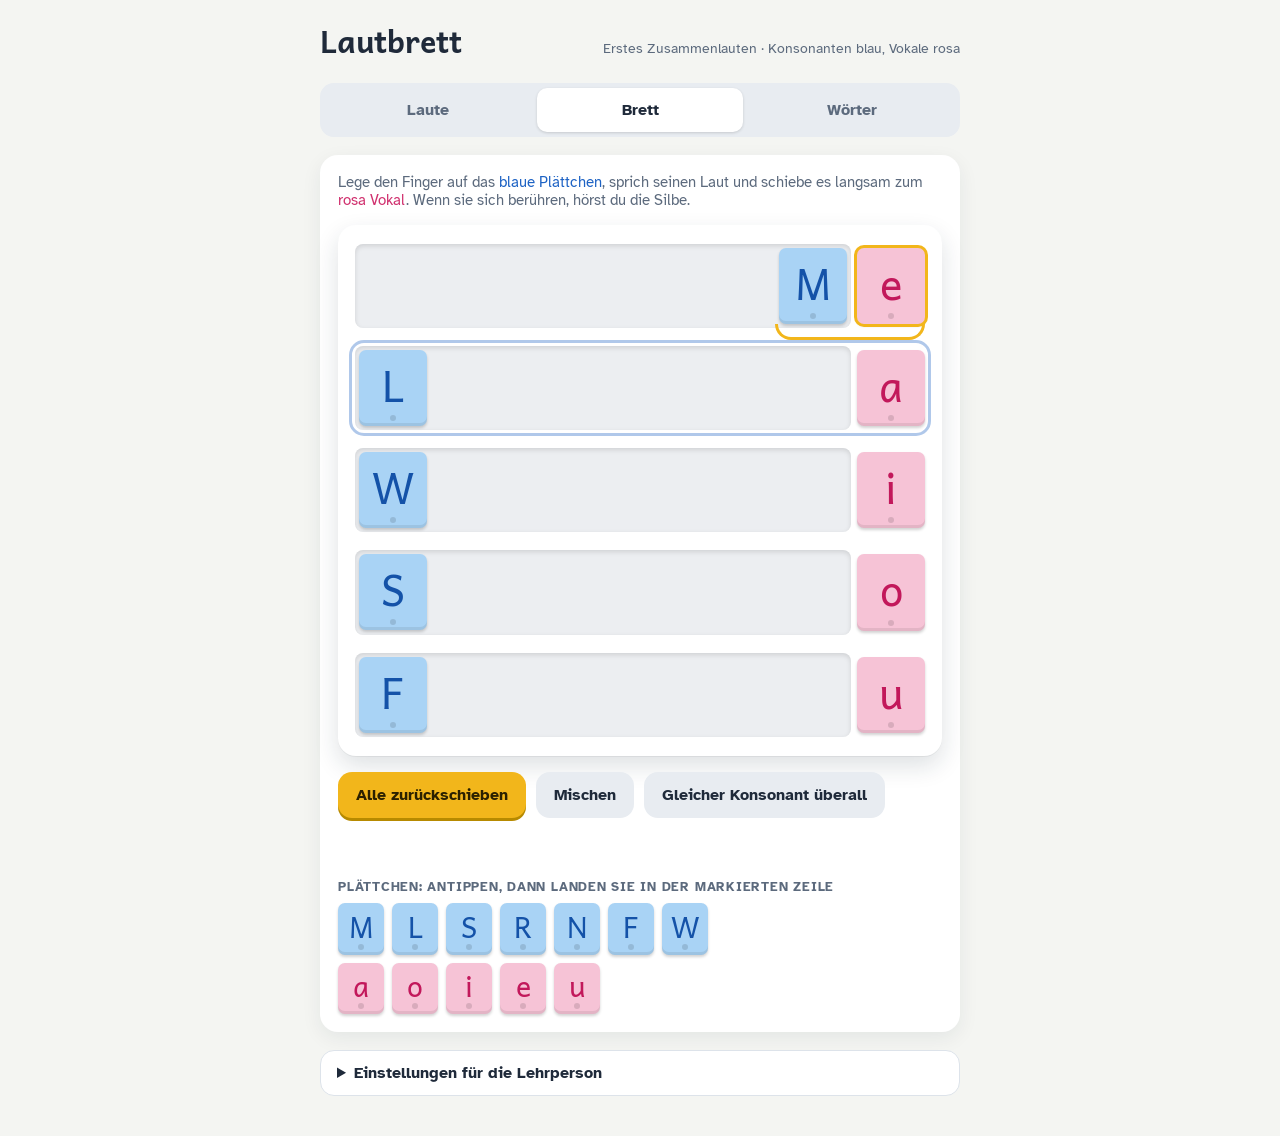
==== commit 9787f9df: "Add files via upload" ====
--- a/index.html
+++ b/index.html
@@ -146,6 +146,7 @@
 .lockbox input:focus-visible{outline:3px solid var(--join);outline-offset:1px}
 .lockerr{color:var(--rec);margin:0;min-height:1.2em;font-weight:700}
 .hashinfo code{word-break:break-all;font-size:.75rem;background:var(--chip);padding:2px 4px;border-radius:4px}
+a.doclink{text-decoration:none;display:inline-flex;align-items:center}
 .toast{position:fixed;left:50%;bottom:calc(18px + env(safe-area-inset-bottom,0px));transform:translateX(-50%);background:var(--ink);color:var(--paper);padding:10px 16px;border-radius:12px;font-size:.9rem;max-width:calc(100% - 32px)}
 @media (prefers-reduced-motion:reduce){*{transition:none!important}}
 
@@ -158,7 +159,7 @@
 <body>
 <div class="wrap">
   <header>
-    <h1><span class="k">M</span> + <span class="v">a</span> = <span class="k">M</span><span class="v">a</span></h1>
+    <h1>Lautbrett</h1>
     <p class="sub">Erstes Zusammenlauten · Konsonanten blau, Vokale rosa</p>
   </header>
 
@@ -204,6 +205,7 @@
     <summary>Einstellungen für die Lehrperson</summary>
     <div class="set">
       <div class="actions"><button class="btn" id="lockNow">🔒 Sperren</button><button class="btn" id="pwChange">Passwort ändern</button></div>
+      <div class="actions"><a class="btn doclink" href="Lautbrett_Benutzerdokumentation.pdf" target="_blank" rel="noopener">📖 Benutzerdokumentation (PDF)</a><a class="btn doclink" href="Lautbrett_Benutzerdokumentation.docx" target="_blank" rel="noopener">Word-Datei</a></div>
       <p class="hint hashinfo" id="hashInfo" style="font-size:.8rem" hidden></p>
       <div class="pickrow"><label>Gelernte Laute (Brett und Wörter nutzen nur diese)</label><div class="chips" id="learnChips"></div></div>
       <div class="pickrow"><label>Schreibweise</label><div class="seg" id="caseSeg">
@@ -582,7 +584,7 @@
 loadRecs();
 /* ---------- Passwortschutz für den Lehrerbereich ---------- */
 /* Optional: gleiches Passwort auf allen Geräten. Den Code aus den Einstellungen hier eintragen. */
-const PASSWORT_HASH="";
+const PASSWORT_HASH="7b0afa20afadc2152ad9877275aa4598d6cb506af9529f1af1a24f28e776f100";
 async function sha(t){try{const b=await crypto.subtle.digest("SHA-256",new TextEncoder().encode("lautbrett:"+t));return [...new Uint8Array(b)].map(x=>x.toString(16).padStart(2,"0")).join("");}
   catch(e){let h=0;for(const c of "lautbrett:"+t)h=(h*31+c.charCodeAt(0))|0;return "x"+(h>>>0).toString(16);}}
 function getHash(){if(PASSWORT_HASH)return PASSWORT_HASH;try{return localStorage.getItem("lautbrett-pw")||""}catch(e){return ""}}
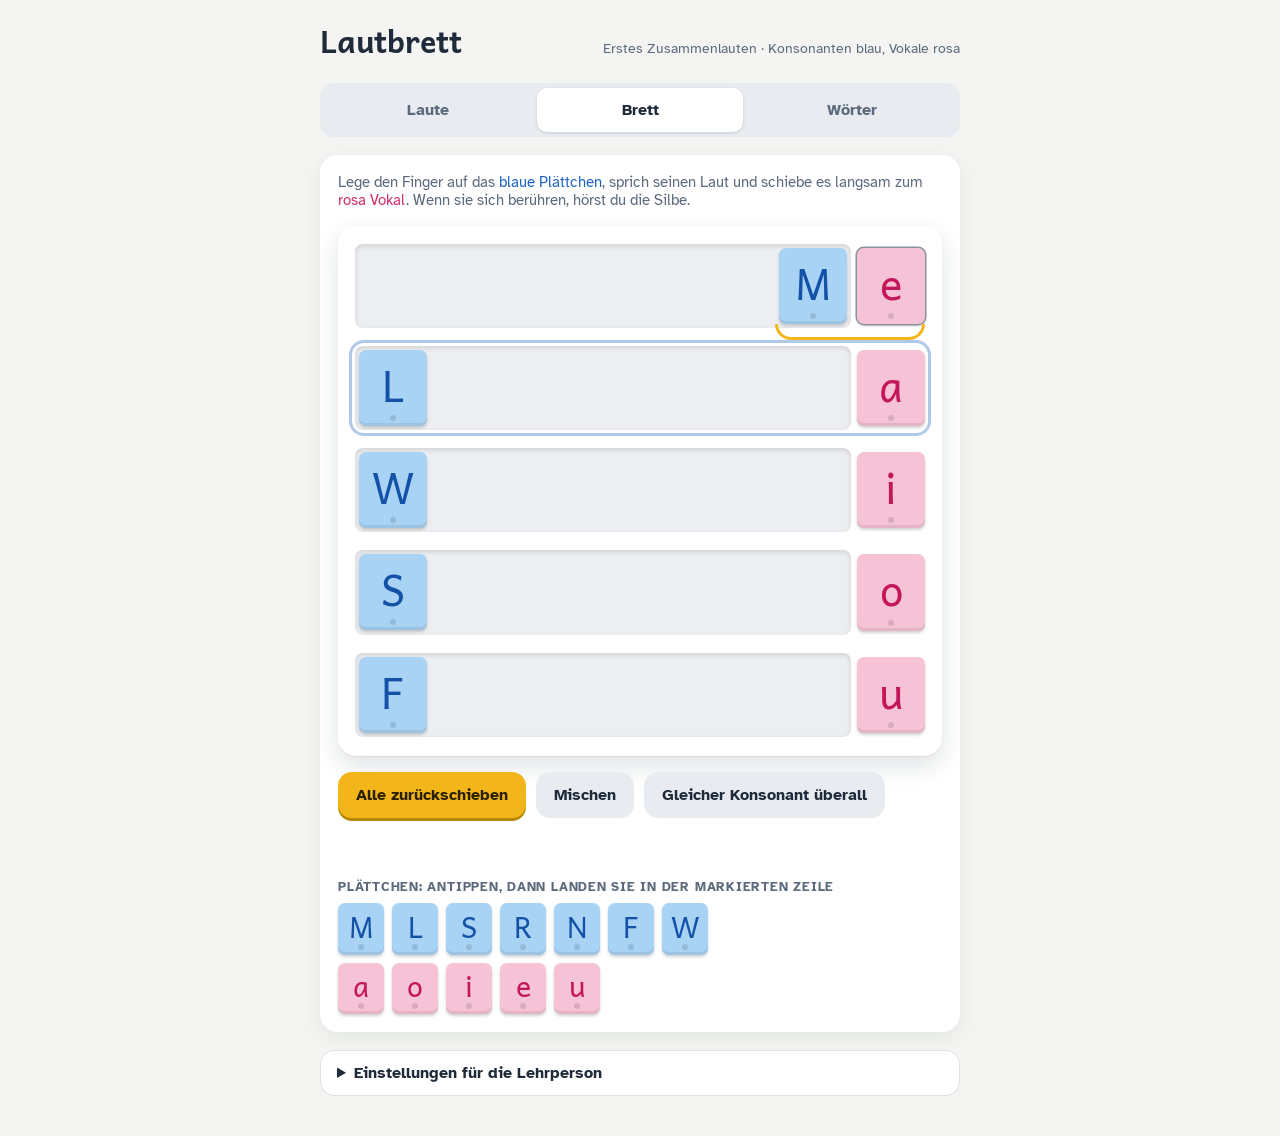
==== commit 4a4337b0: "Add files via upload" ====
--- a/index.html
+++ b/index.html
@@ -43,6 +43,7 @@
 nav button{font:700 1rem var(--f-ui);border:0;border-radius:10px;padding:12px 6px;background:transparent;color:var(--muted);cursor:pointer}
 nav button[aria-selected="true"]{background:var(--card);color:var(--ink);box-shadow:0 1px 3px rgba(0,0,0,.15)}
 button:focus-visible{outline:3px solid var(--join);outline-offset:2px}
+.tile:focus-visible,.tile:focus{outline:1.5px solid #8a939e;outline-offset:1px}
 .panel{background:var(--card);border-radius:18px;padding:18px;box-shadow:0 6px 20px rgba(20,40,60,.07);display:flex;flex-direction:column;gap:16px}
 .hint{margin:0;color:var(--muted);font-size:.95rem;max-width:60ch}
 .v{color:var(--vokal)} .k{color:var(--kons)}
@@ -68,7 +69,7 @@
 .track .tile.drag{cursor:grabbing;box-shadow:inset 0 -3px 0 rgba(0,0,0,.08),0 8px 14px rgba(0,0,0,.25);z-index:2}
 .row .arc{position:absolute;right:3px;bottom:-9px;height:16px;border:3px solid var(--join);border-top:0;border-radius:0 0 999px 999px;opacity:0;transition:opacity .2s;pointer-events:none}
 .row.joined .arc{opacity:1}
-.row.joined .tile.v{box-shadow:0 0 0 3px var(--join),0 2px 3px rgba(0,0,0,.18)}
+.row.joined .tile.v{box-shadow:0 0 0 1.5px #8a939e,0 2px 3px rgba(0,0,0,.18)}
 
 .tray{display:flex;flex-direction:column;gap:8px}
 .tray label{font-size:.8rem;letter-spacing:.06em;text-transform:uppercase;color:var(--muted);font-weight:700}
@@ -88,7 +89,7 @@
 .laut b{font-size:2.4rem;line-height:1}
 .laut span{font-size:1.6rem;line-height:1.2}
 .laut small{font:400 .8rem var(--f-ui);color:var(--muted)}
-.laut.on{border-color:var(--join)}
+.laut.on{border-color:#8a939e;border-width:1.5px}
 
 /* Wörter */
 .word{display:flex;justify-content:center;flex-wrap:wrap;gap:4px 10px;padding:18px 0 4px}
@@ -147,6 +148,18 @@
 .lockerr{color:var(--rec);margin:0;min-height:1.2em;font-weight:700}
 .hashinfo code{word-break:break-all;font-size:.75rem;background:var(--chip);padding:2px 4px;border-radius:4px}
 a.doclink{text-decoration:none;display:inline-flex;align-items:center}
+
+/* Beispielwörter */
+details.sub{margin-top:6px;padding:10px 12px}
+details.sub summary{font-weight:700}
+.exlist{display:flex;flex-direction:column;gap:8px;margin-top:10px}
+.exrow{display:flex;gap:6px;align-items:center;flex-wrap:nowrap}
+.exrow .tile{--w:36px}
+.exrow input{font:1rem var(--f-ui);padding:8px 10px;border-radius:8px;border:2px solid var(--line);background:var(--paper);color:var(--ink);min-width:0}
+.exrow input:focus-visible{outline:3px solid var(--join);outline-offset:1px}
+.exrow input.w{flex:1 1 0;width:0}
+.exrow input.e{width:52px;flex:none;text-align:center}
+.exrow .sbtn{flex:none;padding:8px}
 .toast{position:fixed;left:50%;bottom:calc(18px + env(safe-area-inset-bottom,0px));transform:translateX(-50%);background:var(--ink);color:var(--paper);padding:10px 16px;border-radius:12px;font-size:.9rem;max-width:calc(100% - 32px)}
 @media (prefers-reduced-motion:reduce){*{transition:none!important}}
 
@@ -205,9 +218,15 @@
     <summary>Einstellungen für die Lehrperson</summary>
     <div class="set">
       <div class="actions"><button class="btn" id="lockNow">🔒 Sperren</button><button class="btn" id="pwChange">Passwort ändern</button></div>
-      <div class="actions"><a class="btn doclink" href="Lautbrett_Benutzerdokumentation.pdf" target="_blank" rel="noopener">📖 Benutzerdokumentation (PDF)</a><a class="btn doclink" href="Lautbrett_Benutzerdokumentation.docx" target="_blank" rel="noopener">Word-Datei</a></div>
+      <div class="actions"><a class="btn doclink" href="Lautbrett_Benutzerdokumentation.pdf" target="_blank" rel="noopener">📖 Benutzerdokumentation (PDF)</a></div>
       <p class="hint hashinfo" id="hashInfo" style="font-size:.8rem" hidden></p>
       <div class="pickrow"><label>Gelernte Laute (Brett und Wörter nutzen nur diese)</label><div class="chips" id="learnChips"></div></div>
+      <div class="pickrow"><label>Beispielwörter («wie in …»)</label>
+        <details class="sub"><summary>Beispielwörter und Bilder anpassen</summary>
+          <p class="hint" style="font-size:.85rem;margin-top:8px">Das Wort erscheint auf der Lautkarte und wird nach dem Laut vorgesprochen. Als Bild ein Emoji eingeben (z. B. 🐭). Leer lassen = Vorgabe.</p>
+          <div id="exList" class="exlist"></div>
+        </details>
+      </div>
       <div class="pickrow"><label>Schreibweise</label><div class="seg" id="caseSeg">
         <button data-c="upper">GROSS</button>
         <button data-c="mixed">Gross + klein</button>
@@ -285,10 +304,10 @@
 const DIPS=["AU","EI","EU"];
 function tokens(w){const out=[];for(let i=0;i<w.length;){const two=w.slice(i,i+2);if(DIPS.includes(two)){out.push(two);i+=2;}else{out.push(w[i]);i++;}}return out;}
 
-const st={view:"brett",learned:new Set("MALOSIRENUFW".split("")),case:"mixed",rate:0.65,reps:1,len:6,mode:"synth",wi:-1,sel:1,
+const st={view:"brett",learned:new Set("MALOSIRENUFW".split("")),case:"mixed",rate:0.65,reps:1,len:6,mode:"synth",ex:{},wi:-1,sel:1,
   rows:[{c:"M",v:"E",x:1},{c:"L",v:"A",x:0},{c:"W",v:"I",x:0},{c:"S",v:"O",x:0},{c:"F",v:"U",x:0}]};
-try{const s=JSON.parse(localStorage.getItem("lautbrett")||"null");if(s){st.learned=new Set(s.learned);st.case=s.case;if(s.reps)st.reps=s.reps;if(s.len)st.len=s.len;if(s.mode)st.mode=s.mode;st.rate=Math.min(s.rate,0.95);if(s.rate===0.75)st.rate=0.65;if(s.rate===0.55)st.rate=0.45;}}catch(e){}
-const save=()=>{try{localStorage.setItem("lautbrett",JSON.stringify({learned:[...st.learned],case:st.case,rate:st.rate,reps:st.reps,len:st.len,mode:st.mode}))}catch(e){}};
+try{const s=JSON.parse(localStorage.getItem("lautbrett")||"null");if(s){st.learned=new Set(s.learned);st.case=s.case;if(s.reps)st.reps=s.reps;if(s.len)st.len=s.len;if(s.mode)st.mode=s.mode;if(s.ex)st.ex=s.ex;st.rate=Math.min(s.rate,0.95);if(s.rate===0.75)st.rate=0.65;if(s.rate===0.55)st.rate=0.45;}}catch(e){}
+const save=()=>{try{localStorage.setItem("lautbrett",JSON.stringify({learned:[...st.learned],case:st.case,rate:st.rate,reps:st.reps,len:st.len,mode:st.mode,ex:st.ex}))}catch(e){}};
 const $=id=>document.getElementById(id);
 const lautOf=l=>LAUTE.find(x=>x.l===l);
 const reduce=()=>matchMedia("(prefers-reduced-motion:reduce)").matches;
@@ -380,7 +399,7 @@
 function idbPut(k,v){try{if(rdb)rdb.transaction("rec","readwrite").objectStore("rec").put(v,k)}catch(e){}}
 function idbDel(k){try{if(rdb)rdb.transaction("rec","readwrite").objectStore("rec").delete(k)}catch(e){}}
 async function loadRecs(){await idb();const local=await idbAll();
-  try{const r=await fetch("aufnahmen.json",{cache:"no-store"});if(r.ok){const j=await r.json();repoRec=j.laute||{};}}catch(e){}
+  try{const r=await fetch("aufnahmen.json",{cache:"no-store"});if(r.ok){const j=await r.json();repoRec=j.laute||{};if(j.beispiele)Object.entries(j.beispiele).forEach(([k,v])=>{if(lautOf(k)&&!st.ex[k])st.ex[k]=v;});applyEx();renderEx();renderLaute();}}catch(e){}
   Object.assign(REC,repoRec,local);renderRec();}
 function toWav(buf){const sr=buf.sampleRate,d=buf.getChannelData(0),n=d.length,ab=new ArrayBuffer(44+n*2),v=new DataView(ab);
   const w=(o,s)=>{for(let i=0;i<s.length;i++)v.setUint8(o+i,s.charCodeAt(i))};
@@ -464,12 +483,12 @@
   $("sylCount").textContent=`${done} von ${total} Silben aufgenommen`;
   const bb=$("boardRecBtn");if(bb){const bk=bb.dataset.k;bb.textContent=recLetter===bk?"■ Stopp":REC[bk]?"● Silbe neu aufnehmen":"● Silbe aufnehmen";bb.classList.toggle("on",recLetter===bk);}}
 
-$("recExport").onclick=()=>{const keys=Object.keys(REC).filter(k=>k.split("+").every(lautOf));if(!keys.length){toast("Noch keine Aufnahmen.");return;}
-  const o={};keys.forEach(k=>o[k]=REC[k]);const blob=new Blob([JSON.stringify({version:1,laute:o})],{type:"application/json"});
+$("recExport").onclick=()=>{const keys=Object.keys(REC).filter(k=>k.split("+").every(lautOf));if(!keys.length&&!Object.keys(st.ex).length){toast("Noch keine Aufnahmen.");return;}
+  const o={};keys.forEach(k=>o[k]=REC[k]);const blob=new Blob([JSON.stringify({version:1,laute:o,beispiele:st.ex})],{type:"application/json"});
   const a=document.createElement("a");a.href=URL.createObjectURL(blob);a.download="aufnahmen.json";document.body.appendChild(a);a.click();
   setTimeout(()=>{URL.revokeObjectURL(a.href);a.remove()},1500);toast("aufnahmen.json gespeichert. Lade sie auf GitHub neben index.html hoch.");};
 $("recImportFile").onchange=async e=>{const f=e.target.files[0];if(!f)return;try{const j=JSON.parse(await f.text());let n=0;
-  Object.entries(j.laute||{}).forEach(([k,v])=>{if(k.split("+").every(lautOf)&&/^data:audio/.test(v)){REC[k]=v;delete RECBUF[k];idbPut(k,v);n++;}});renderRec();toast(n+" Aufnahmen übernommen.");}
+  if(j.beispiele){Object.assign(st.ex,j.beispiele);applyEx();save();renderEx();renderLaute();}Object.entries(j.laute||{}).forEach(([k,v])=>{if(k.split("+").every(lautOf)&&/^data:audio/.test(v)){REC[k]=v;delete RECBUF[k];idbPut(k,v);n++;}});renderRec();toast(n+" Aufnahmen übernommen.");}
   catch(err){toast("Diese Datei ist keine aufnahmen.json.");}e.target.value="";};
 
 function lautSpeak(text,onend){let n=st.reps;const r=Math.max(0.3,st.rate*SLOW);
@@ -579,7 +598,23 @@
   document.querySelectorAll("#lenSeg button").forEach(x=>x.setAttribute("aria-pressed",+x.dataset.l===st.len));document.querySelectorAll("#caseSeg button").forEach(x=>x.setAttribute("aria-pressed",x.dataset.c===st.case));
   document.querySelectorAll("#rateSeg button").forEach(x=>x.setAttribute("aria-pressed",+x.dataset.r===st.rate));}
 
-function renderAll(){renderSeg();renderRec();renderLaute();renderBoard();renderTray();renderLearn();if(st.wi>=0)renderWord();}
+
+/* ---------- Beispielwörter anpassen ---------- */
+function applyEx(){LAUTE.forEach(x=>{if(x.w0===undefined){x.w0=x.w;x.e0=x.e;}const o=st.ex[x.l]||{};x.w=o.w||x.w0;x.e=o.e||x.e0;});}
+let exTimer=null;
+function exChanged(){applyEx();save();clearTimeout(exTimer);exTimer=setTimeout(()=>{renderLaute();renderRec();},250);}
+function renderEx(){const el=$("exList");if(!el)return;el.innerHTML="";
+  LAUTE.forEach(x=>{const row=document.createElement("div");row.className="exrow";
+    const t=document.createElement("span");t.className="tile "+(x.v?"v":"k")+(x.l.length>1?" wide":"");t.textContent=x.v?vowTxt(x.l):consTxt(x.l);
+    const o=st.ex[x.l]||{};
+    const w=document.createElement("input");w.className="w";w.id="ex-w-"+x.l;w.type="text";w.maxLength=30;w.placeholder=x.w0;w.value=o.w||"";w.setAttribute("aria-label","Beispielwort für "+x.l);
+    const e=document.createElement("input");e.className="e";e.id="ex-e-"+x.l;e.type="text";e.maxLength=8;e.placeholder=x.e0;e.value=o.e||"";e.setAttribute("aria-label","Bild für "+x.l);
+    const upd=()=>{const nw=w.value.trim(),ne=e.value.trim();if(nw||ne)st.ex[x.l]={w:nw,e:ne};else delete st.ex[x.l];exChanged();};
+    w.oninput=upd;e.oninput=upd;
+    const hear=sbtn("▶",()=>playLaut([x.l],()=>setTimeout(()=>speak(x.w),400)));hear.setAttribute("aria-label","Laut und Wort anhören");
+    const rs=sbtn("Vorgabe",()=>{delete st.ex[x.l];w.value="";e.value="";exChanged();});rs.textContent="↺";rs.title="Vorgabe wiederherstellen";rs.setAttribute("aria-label","Vorgabe wiederherstellen");
+    row.append(t,w,e,hear,rs);el.appendChild(row);});}
+function renderAll(){applyEx();renderEx();renderSeg();renderRec();renderLaute();renderBoard();renderTray();renderLearn();if(st.wi>=0)renderWord();}
 renderAll();
 loadRecs();
 /* ---------- Passwortschutz für den Lehrerbereich ---------- */
